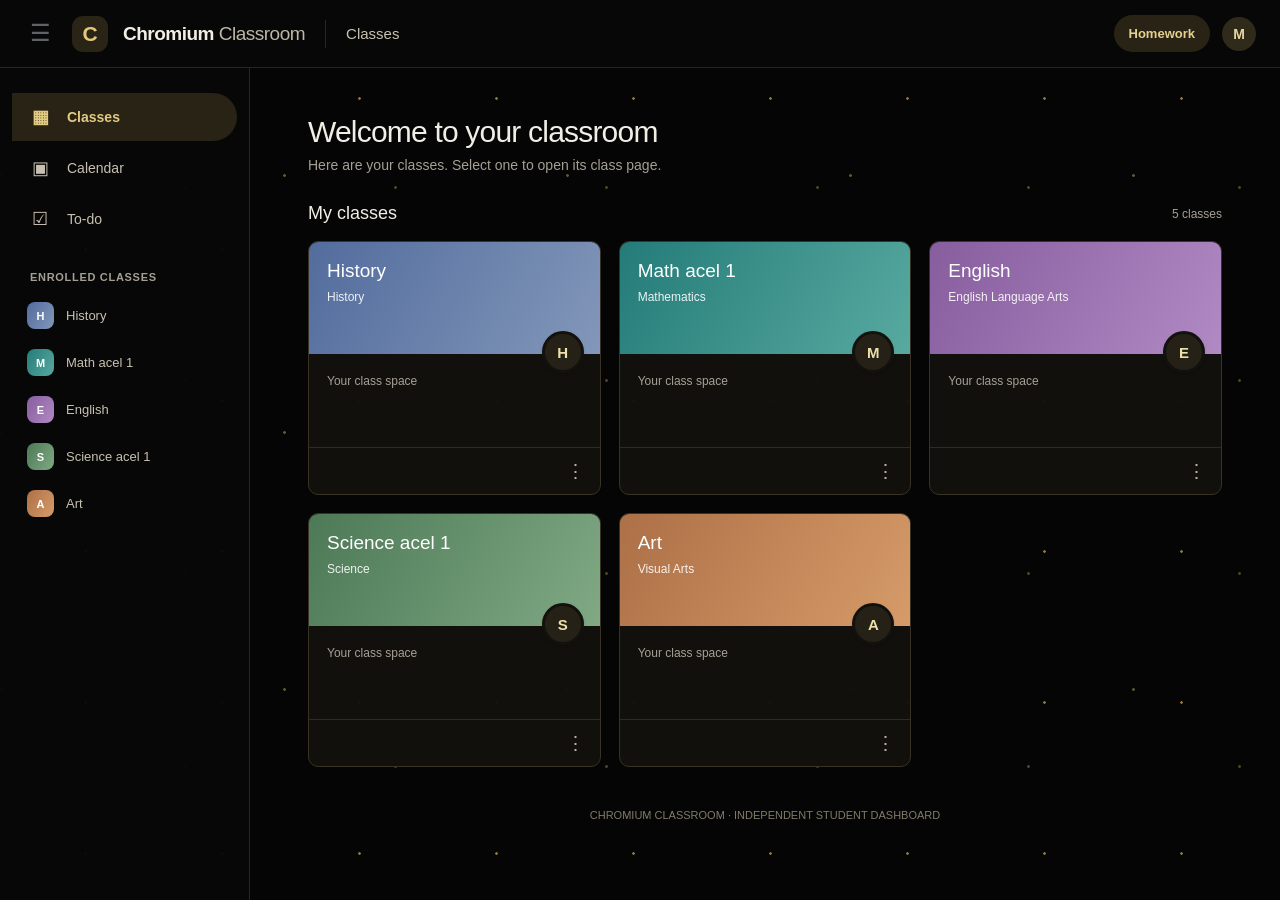
==== index.html @ 9a41e9d4 "Use Homework link and fix black starry background" ====
<!doctype html>
<html lang="en">
<head>
<meta charset="utf-8"><meta name="viewport" content="width=device-width,initial-scale=1"><meta name="theme-color" content="#050505">
<meta name="description" content="Chromium Classroom — an independent student class dashboard."><title>Chromium Classroom</title>
<style>
:root{--bg:#f7f8fc;--ink:#202124;--muted:#687078;--line:#e3e6ec;--blue:#356ac3;--white:#fff}
*{box-sizing:border-box}body{margin:0;background:var(--bg);color:var(--ink);font:14px Arial,Helvetica,sans-serif}
.top{height:68px;background:#fff;border-bottom:1px solid var(--line);display:flex;align-items:center;padding:0 24px;gap:15px;position:sticky;top:0;z-index:5}
.menu{border:0;background:none;font-size:23px;color:#5f6368;cursor:pointer}.brand-icon{width:36px;height:36px;border-radius:11px;background:#e7efff;color:#315fa8;display:grid;place-items:center;font-size:21px;font-weight:bold}.brand{font-size:19px;color:#5f6368;letter-spacing:-.5px}.brand b{color:#27364b}.divider{height:28px;border-left:1px solid var(--line);margin:0 5px}.page-name{font-size:15px;color:#4d5661}.right{margin-left:auto;display:flex;align-items:center;gap:12px}.chrome{background:#eaf1ff;color:#24539a;text-decoration:none;padding:11px 15px;border-radius:22px;font-weight:600;font-size:13px}.avatar{width:34px;height:34px;border-radius:50%;display:grid;place-items:center;background:#dce8fc;color:#28589f;font-weight:bold}
.shell{display:grid;grid-template-columns:250px minmax(0,1fr);min-height:calc(100vh - 68px)}aside{padding:22px 12px;background:#fff;border-right:1px solid var(--line)}.nav{display:flex;align-items:center;gap:17px;padding:13px 18px;margin:3px 0;border-radius:0 25px 25px 0;color:#41464d;text-decoration:none;font-size:14px;cursor:pointer}.nav.active{background:#e8f0fe;color:#174ea6;font-weight:600}.nav .ico{width:20px;text-align:center;font-size:18px}.nav-section{margin:28px 18px 9px;color:#727981;font-size:11px;font-weight:bold;letter-spacing:.7px;text-transform:uppercase}.side-class{display:flex;align-items:center;gap:12px;padding:10px 15px;border-radius:9px;color:#4b5159;font-size:13px}.side-dot{width:27px;height:27px;border-radius:8px;display:grid;place-items:center;color:white;font-size:11px;font-weight:bold}
main{width:100%;max-width:1250px;margin:auto;padding:38px clamp(20px,5vw,58px) 70px}.welcome{display:flex;align-items:end;justify-content:space-between;gap:18px;margin-bottom:30px}.welcome h1{font-size:30px;font-weight:400;margin:0 0 8px;letter-spacing:-.8px}.welcome p{margin:0;color:var(--muted);font-size:14px}.section-title{display:flex;align-items:center;justify-content:space-between;margin:0 0 17px}.section-title h2{font-size:18px;font-weight:500;margin:0}.section-title span{font-size:12px;color:var(--muted)}
.grid{display:grid;grid-template-columns:repeat(3,minmax(0,1fr));gap:18px}.class-card{background:#fff;border:1px solid #dfe3e9;border-radius:10px;overflow:hidden;text-align:left;padding:0;cursor:pointer;color:inherit;min-width:0;box-shadow:0 1px 2px #172b4d0a;transition:box-shadow .18s,transform .18s}.class-card:hover{box-shadow:0 4px 14px #172b4d20;transform:translateY(-2px)}.banner{height:112px;padding:18px 18px 14px;color:#fff;position:relative}.banner h3{font-size:19px;font-weight:500;margin:0 0 8px}.banner p{margin:0;font-size:12px;opacity:.9}.initial{position:absolute;right:16px;bottom:-19px;width:42px;height:42px;border:3px solid white;border-radius:50%;display:grid;place-items:center;background:#fff;color:#4b5563;font-size:15px;font-weight:bold;box-shadow:0 1px 3px #0002}.history{background:linear-gradient(120deg,#526c9d,#8297b9)}.math{background:linear-gradient(120deg,#247b78,#58aaa0)}.english{background:linear-gradient(120deg,#875d9e,#b18ac4)}.science{background:linear-gradient(120deg,#4d7956,#80a984)}.art{background:linear-gradient(120deg,#ad7047,#d69b69)}
.card-body{padding:20px 18px 15px;min-height:93px}.teacher{color:#6c737c;font-size:12px}.card-foot{border-top:1px solid #edf0f4;height:47px;display:flex;align-items:center;justify-content:flex-end;padding:0 15px;color:#687078;font-size:19px}
.detail{display:none;background:#fff;border:1px solid var(--line);border-radius:12px;margin-top:24px;overflow:hidden}.detail.show{display:block}.detail-banner{padding:26px;color:#fff}.detail-banner h2{margin:0 0 7px;font-size:24px;font-weight:500}.detail-banner p{margin:0;opacity:.9}.detail-content{padding:22px}.back{border:1px solid var(--line);background:white;border-radius:20px;padding:9px 15px;color:#3c5d8c;cursor:pointer}.announcement{padding:16px;border:1px solid var(--line);border-radius:9px;margin-top:16px;color:#59616b;line-height:1.6}.announcement b{color:#333}.footer{margin-top:42px;color:#9299a2;font-size:11px;text-align:center}
@media(max-width:900px){.grid{grid-template-columns:repeat(2,minmax(0,1fr))}.shell{grid-template-columns:205px minmax(0,1fr)}}
@media(max-width:620px){.top{height:60px;padding:0 13px;gap:9px}.brand{font-size:16px}.page-name{font-size:13px}.shell{grid-template-columns:1fr}aside{display:flex;overflow-x:auto;padding:8px;border-right:0;border-bottom:1px solid var(--line)}.nav{white-space:nowrap;padding:10px 13px;margin:0;border-radius:22px}.nav-section,.side-class{display:none}main{padding:28px 16px 50px}.grid{grid-template-columns:1fr}.welcome h1{font-size:25px}.chrome{padding:9px 11px;font-size:11px}.avatar{display:none}.divider{height:23px}}

/* Dark space theme with very subtle golden stars */
:root{--bg:#050505;--ink:#f1eee5;--muted:#a6a094;--line:#29261e;--blue:#d8bd72;--white:#11100d}
body{background-color:#050505!important;background-image:radial-gradient(1px 1px at 12% 18%,rgba(220,190,105,.42) 98%,transparent),radial-gradient(1px 1px at 29% 73%,rgba(220,190,105,.28) 98%,transparent),radial-gradient(1.5px 1.5px at 48% 36%,rgba(220,190,105,.32) 98%,transparent),radial-gradient(1px 1px at 71% 14%,rgba(220,190,105,.38) 98%,transparent),radial-gradient(1px 1px at 86% 62%,rgba(220,190,105,.26) 98%,transparent),radial-gradient(1px 1px at 94% 29%,rgba(220,190,105,.3) 98%,transparent);background-size:310px 270px!important;color:#f1eee5}
.top,aside{background:rgba(12,12,11,.97)!important;border-color:#29261e!important}
.brand{color:#bdb7a8!important}.brand b{color:#f2eee3!important}.brand-icon{background:#292416!important;color:#e0c879!important}
.page-name,.nav,.side-class{color:#c8c1b1!important}.nav.active{background:#282315!important;color:#e3cc82!important}
.nav-section,.teacher,.count,.welcome p,.section-title span{color:#a6a094!important}
.chrome{background:#292315!important;color:#e4d08f!important}
.avatar{background:#302a1b!important;color:#e6d79e!important}
.class-card{background:rgba(18,17,14,.97)!important;border-color:#393326!important;color:#f0ebdf!important}
.card-body{background:transparent!important}.card-foot{border-color:#302b20!important;color:#bdb49c!important}
.initial{background:#252116!important;border-color:#12110e!important;color:#eee0ad!important}
.detail{background:#11100d!important;border-color:#393326!important}.announcement{border-color:#393326!important;color:#c9c1b0!important}.announcement b{color:#f1ebdc!important}
.back{background:#17150f!important;border-color:#393326!important;color:#e3cd88!important}
.footer{color:#827b6a!important}


/* Visible black background and faint warm-yellow stars */
html,body{min-height:100%;background:#050505!important}
body{
 background-color:#050505!important;
 background-image:
 radial-gradient(circle,rgba(232,198,104,.58) 1px,transparent 1.6px),
 radial-gradient(circle,rgba(232,198,104,.32) 1px,transparent 1.8px),
 radial-gradient(circle,rgba(232,198,104,.42) 1px,transparent 1.7px)!important;
 background-size:137px 151px,211px 193px,283px 257px!important;
 background-position:17px 23px,79px 91px,143px 47px!important;
 background-attachment:fixed!important;
 color:#f1eee5!important
}
.shell,main,#classes-view{background:transparent!important}
.top,aside{background:rgba(8,8,8,.96)!important}

</style>
</head>
<body>
<header class="top"><button class="menu" aria-label="Menu">☰</button><div class="brand-icon">C</div><div class="brand"><b>Chromium</b> Classroom</div><div class="divider"></div><div class="page-name" id="page-name">Classes</div><div class="right"><a class="chrome" href="chrome.html">Homework</a><div class="avatar">M</div></div></header>
<div class="shell">
<aside>
<a class="nav active" href="#classes" data-view="classes"><span class="ico">▦</span>Classes</a>
<a class="nav" href="#calendar" data-view="calendar"><span class="ico">▣</span>Calendar</a>
<a class="nav" href="#todo" data-view="todo"><span class="ico">☑</span>To-do</a>
<div class="nav-section">Enrolled classes</div>
<div class="side-class"><span class="side-dot history">H</span>History</div>
<div class="side-class"><span class="side-dot math">M</span>Math acel 1</div>
<div class="side-class"><span class="side-dot english">E</span>English</div>
<div class="side-class"><span class="side-dot science">S</span>Science acel 1</div>
<div class="side-class"><span class="side-dot art">A</span>Art</div>
</aside>
<main>
<section id="classes-view">
<div class="welcome"><div><h1>Welcome to your classroom</h1><p>Here are your classes. Select one to open its class page.</p></div></div>
<div class="section-title"><h2>My classes</h2><span>5 classes</span></div>
<div class="grid">
<button class="class-card" data-class="History"><div class="banner history"><h3>History</h3><p>History</p><span class="initial">H</span></div><div class="card-body"><div class="teacher">Your class space</div></div><div class="card-foot">⋮</div></button>
<button class="class-card" data-class="Math acel 1"><div class="banner math"><h3>Math acel 1</h3><p>Mathematics</p><span class="initial">M</span></div><div class="card-body"><div class="teacher">Your class space</div></div><div class="card-foot">⋮</div></button>
<button class="class-card" data-class="English"><div class="banner english"><h3>English</h3><p>English Language Arts</p><span class="initial">E</span></div><div class="card-body"><div class="teacher">Your class space</div></div><div class="card-foot">⋮</div></button>
<button class="class-card" data-class="Science acel 1"><div class="banner science"><h3>Science acel 1</h3><p>Science</p><span class="initial">S</span></div><div class="card-body"><div class="teacher">Your class space</div></div><div class="card-foot">⋮</div></button>
<button class="class-card" data-class="Art"><div class="banner art"><h3>Art</h3><p>Visual Arts</p><span class="initial">A</span></div><div class="card-body"><div class="teacher">Your class space</div></div><div class="card-foot">⋮</div></button>
</div>
<div class="footer">CHROMIUM CLASSROOM · INDEPENDENT STUDENT DASHBOARD</div>
</section>
<section class="detail" id="class-detail"><div class="detail-banner" id="detail-banner"><h2 id="detail-title">Class</h2><p>Class stream</p></div><div class="detail-content"><button class="back" id="back-button">← All classes</button><div class="announcement"><b>Welcome to this class</b><br>This is your class space. You can use it to keep class notes and organize your learning.</div></div></section>
<section class="detail" id="other-view"><div class="detail-content"><h2 id="other-title">Calendar</h2><p id="other-copy">Your classroom section.</p><button class="back" id="other-back">← Back to classes</button></div></section>
</main>
</div>
<script>
const colors={History:'history','Math acel 1':'math',English:'english','Science acel 1':'science',Art:'art'};
const cards=document.querySelectorAll('.class-card'),classesView=document.querySelector('#classes-view'),detail=document.querySelector('#class-detail'),other=document.querySelector('#other-view');
function openClass(name){classesView.style.display='none';other.classList.remove('show');detail.classList.add('show');document.querySelector('#detail-title').textContent=name;document.querySelector('#detail-banner').className='detail-banner '+colors[name];document.querySelector('#page-name').textContent=name;window.scrollTo({top:0,behavior:'smooth'});}
function showClasses(){detail.classList.remove('show');other.classList.remove('show');classesView.style.display='block';document.querySelector('#page-name').textContent='Classes';document.querySelectorAll('.nav').forEach(n=>n.classList.toggle('active',n.dataset.view==='classes'));}
cards.forEach(card=>card.addEventListener('click',()=>openClass(card.dataset.class)));
document.querySelector('#back-button').addEventListener('click',showClasses);document.querySelector('#other-back').addEventListener('click',showClasses);
document.querySelectorAll('.nav').forEach(link=>link.addEventListener('click',e=>{e.preventDefault();const view=link.dataset.view;if(view==='classes'){showClasses();return;}classesView.style.display='none';detail.classList.remove('show');other.classList.add('show');document.querySelector('#page-name').textContent=link.textContent.trim();document.querySelector('#other-title').textContent=link.textContent.trim();document.querySelector('#other-copy').textContent=view==='calendar'?'Your calendar section is ready for upcoming class dates.':'Your to-do section is ready for assignments you want to track.';document.querySelectorAll('.nav').forEach(n=>n.classList.toggle('active',n===link));}));
</script>
</body></html>
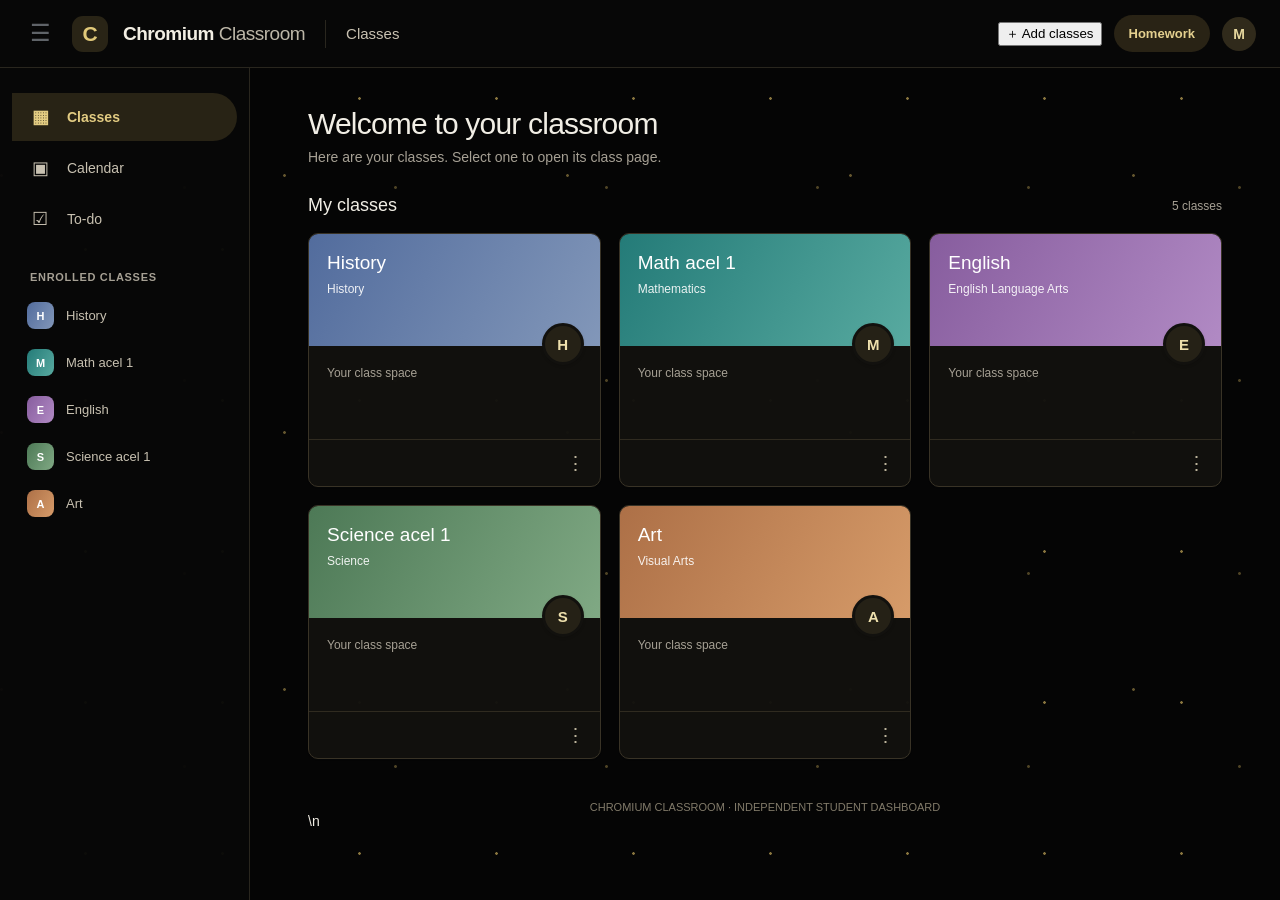
==== commit 3f722c16: "Add demo Add classes panel" ====
--- a/index.html
+++ b/index.html
@@ -14,7 +14,7 @@
 .card-body{padding:20px 18px 15px;min-height:93px}.teacher{color:#6c737c;font-size:12px}.card-foot{border-top:1px solid #edf0f4;height:47px;display:flex;align-items:center;justify-content:flex-end;padding:0 15px;color:#687078;font-size:19px}
 .detail{display:none;background:#fff;border:1px solid var(--line);border-radius:12px;margin-top:24px;overflow:hidden}.detail.show{display:block}.detail-banner{padding:26px;color:#fff}.detail-banner h2{margin:0 0 7px;font-size:24px;font-weight:500}.detail-banner p{margin:0;opacity:.9}.detail-content{padding:22px}.back{border:1px solid var(--line);background:white;border-radius:20px;padding:9px 15px;color:#3c5d8c;cursor:pointer}.announcement{padding:16px;border:1px solid var(--line);border-radius:9px;margin-top:16px;color:#59616b;line-height:1.6}.announcement b{color:#333}.footer{margin-top:42px;color:#9299a2;font-size:11px;text-align:center}
 @media(max-width:900px){.grid{grid-template-columns:repeat(2,minmax(0,1fr))}.shell{grid-template-columns:205px minmax(0,1fr)}}
-@media(max-width:620px){.top{height:60px;padding:0 13px;gap:9px}.brand{font-size:16px}.page-name{font-size:13px}.shell{grid-template-columns:1fr}aside{display:flex;overflow-x:auto;padding:8px;border-right:0;border-bottom:1px solid var(--line)}.nav{white-space:nowrap;padding:10px 13px;margin:0;border-radius:22px}.nav-section,.side-class{display:none}main{padding:28px 16px 50px}.grid{grid-template-columns:1fr}.welcome h1{font-size:25px}.chrome{padding:9px 11px;font-size:11px}.avatar{display:none}.divider{height:23px}}
+@media(max-width:620px){.top{height:60px;padding:0 13px;gap:9px}.brand{font-size:16px}.page-name{font-size:13px}.shell{grid-template-columns:1fr}aside{display:flex;overflow-x:auto;padding:8px;border-right:0;border-bottom:1px solid var(--line)}.nav{white-space:nowrap;padding:10px 13px;margin:0;border-radius:22px}.nav-section,.side-class{display:none}main{padding:28px 16px 50px}.grid{grid-template-columns:1fr}.welcome h1{font-size:25px}.chrome{padding:9px 11px;font-size:11px}.add-class{padding:9px 10px;font-size:11px}.avatar{display:none}.divider{height:23px}}
 
 /* Dark space theme with very subtle golden stars */
 :root{--bg:#050505;--ink:#f1eee5;--muted:#a6a094;--line:#29261e;--blue:#d8bd72;--white:#11100d}
@@ -23,7 +23,7 @@
 .brand{color:#bdb7a8!important}.brand b{color:#f2eee3!important}.brand-icon{background:#292416!important;color:#e0c879!important}
 .page-name,.nav,.side-class{color:#c8c1b1!important}.nav.active{background:#282315!important;color:#e3cc82!important}
 .nav-section,.teacher,.count,.welcome p,.section-title span{color:#a6a094!important}
-.chrome{background:#292315!important;color:#e4d08f!important}
+.chrome{background:#292315!important;color:#e4d08f!important}\n.add-class{border:1px solid #51452a;background:#17150f;color:#d9c27b;padding:10px 14px;border-radius:22px;font-weight:600;font-size:13px;cursor:pointer}.add-class:hover{background:#292315}
 .avatar{background:#302a1b!important;color:#e6d79e!important}
 .class-card{background:rgba(18,17,14,.97)!important;border-color:#393326!important;color:#f0ebdf!important}
 .card-body{background:transparent!important}.card-foot{border-color:#302b20!important;color:#bdb49c!important}
@@ -52,7 +52,7 @@
 </style>
 </head>
 <body>
-<header class="top"><button class="menu" aria-label="Menu">☰</button><div class="brand-icon">C</div><div class="brand"><b>Chromium</b> Classroom</div><div class="divider"></div><div class="page-name" id="page-name">Classes</div><div class="right"><a class="chrome" href="chrome.html">Homework</a><div class="avatar">M</div></div></header>
+<header class="top"><button class="menu" aria-label="Menu">☰</button><div class="brand-icon">C</div><div class="brand"><b>Chromium</b> Classroom</div><div class="divider"></div><div class="page-name" id="page-name">Classes</div><div class="right"><button class="add-class" id="add-class-button" type="button">＋ Add classes</button><a class="chrome" href="chrome.html">Homework</a><div class="avatar">M</div></div></header>
 <div class="shell">
 <aside>
 <a class="nav active" href="#classes" data-view="classes"><span class="ico">▦</span>Classes</a>
@@ -79,16 +79,16 @@
 <div class="footer">CHROMIUM CLASSROOM · INDEPENDENT STUDENT DASHBOARD</div>
 </section>
 <section class="detail" id="class-detail"><div class="detail-banner" id="detail-banner"><h2 id="detail-title">Class</h2><p>Class stream</p></div><div class="detail-content"><button class="back" id="back-button">← All classes</button><div class="announcement"><b>Welcome to this class</b><br>This is your class space. You can use it to keep class notes and organize your learning.</div></div></section>
-<section class="detail" id="other-view"><div class="detail-content"><h2 id="other-title">Calendar</h2><p id="other-copy">Your classroom section.</p><button class="back" id="other-back">← Back to classes</button></div></section>
+<section class="detail" id="other-view"><div class="detail-content"><h2 id="other-title">Calendar</h2><p id="other-copy">Your classroom section.</p><button class="back" id="other-back">← Back to classes</button></div></section>\n<section class="detail" id="add-class-view"><div class="detail-content"><h2>Add a class</h2><p>Enter a demo class code to preview this feature.</p><form id="demo-class-form"><label for="demo-code">Demo class code</label><div style="display:flex;gap:10px;flex-wrap:wrap;margin:10px 0 14px"><input id="demo-code" name="code" required maxlength="24" placeholder="Enter a code" style="background:#17150f;border:1px solid #51452a;border-radius:8px;padding:12px;color:#f1eee5;min-width:180px;flex:1"><button class="add-class" type="submit">Submit code</button></div></form><p id="demo-code-result" role="status" aria-live="polite">Demo only. Codes are not connected to real classes or accounts.</p><button class="back" id="add-class-back">← Back to classes</button></div></section>
 </main>
 </div>
 <script>
 const colors={History:'history','Math acel 1':'math',English:'english','Science acel 1':'science',Art:'art'};
-const cards=document.querySelectorAll('.class-card'),classesView=document.querySelector('#classes-view'),detail=document.querySelector('#class-detail'),other=document.querySelector('#other-view');
+const cards=document.querySelectorAll('.class-card'),classesView=document.querySelector('#classes-view'),detail=document.querySelector('#class-detail'),other=document.querySelector('#other-view'),addClassView=document.querySelector('#add-class-view');
 function openClass(name){classesView.style.display='none';other.classList.remove('show');detail.classList.add('show');document.querySelector('#detail-title').textContent=name;document.querySelector('#detail-banner').className='detail-banner '+colors[name];document.querySelector('#page-name').textContent=name;window.scrollTo({top:0,behavior:'smooth'});}
-function showClasses(){detail.classList.remove('show');other.classList.remove('show');classesView.style.display='block';document.querySelector('#page-name').textContent='Classes';document.querySelectorAll('.nav').forEach(n=>n.classList.toggle('active',n.dataset.view==='classes'));}
+function showClasses(){detail.classList.remove('show');other.classList.remove('show');addClassView.classList.remove('show');classesView.style.display='block';document.querySelector('#page-name').textContent='Classes';document.querySelectorAll('.nav').forEach(n=>n.classList.toggle('active',n.dataset.view==='classes'));}
 cards.forEach(card=>card.addEventListener('click',()=>openClass(card.dataset.class)));
-document.querySelector('#back-button').addEventListener('click',showClasses);document.querySelector('#other-back').addEventListener('click',showClasses);
+document.querySelector('#back-button').addEventListener('click',showClasses);document.querySelector('#other-back').addEventListener('click',showClasses);document.querySelector('#add-class-back').addEventListener('click',showClasses);document.querySelector('#add-class-button').addEventListener('click',()=>{classesView.style.display='none';detail.classList.remove('show');other.classList.remove('show');addClassView.classList.add('show');document.querySelector('#page-name').textContent='Add classes';document.querySelector('#demo-code').focus();});document.querySelector('#demo-class-form').addEventListener('submit',e=>{e.preventDefault();const code=document.querySelector('#demo-code').value.trim();document.querySelector('#demo-code-result').textContent=code?'Demo preview: “'+code+'” was entered. No real class was joined.':'Please enter a demo code.';});
 document.querySelectorAll('.nav').forEach(link=>link.addEventListener('click',e=>{e.preventDefault();const view=link.dataset.view;if(view==='classes'){showClasses();return;}classesView.style.display='none';detail.classList.remove('show');other.classList.add('show');document.querySelector('#page-name').textContent=link.textContent.trim();document.querySelector('#other-title').textContent=link.textContent.trim();document.querySelector('#other-copy').textContent=view==='calendar'?'Your calendar section is ready for upcoming class dates.':'Your to-do section is ready for assignments you want to track.';document.querySelectorAll('.nav').forEach(n=>n.classList.toggle('active',n===link));}));
 </script>
 </body></html>
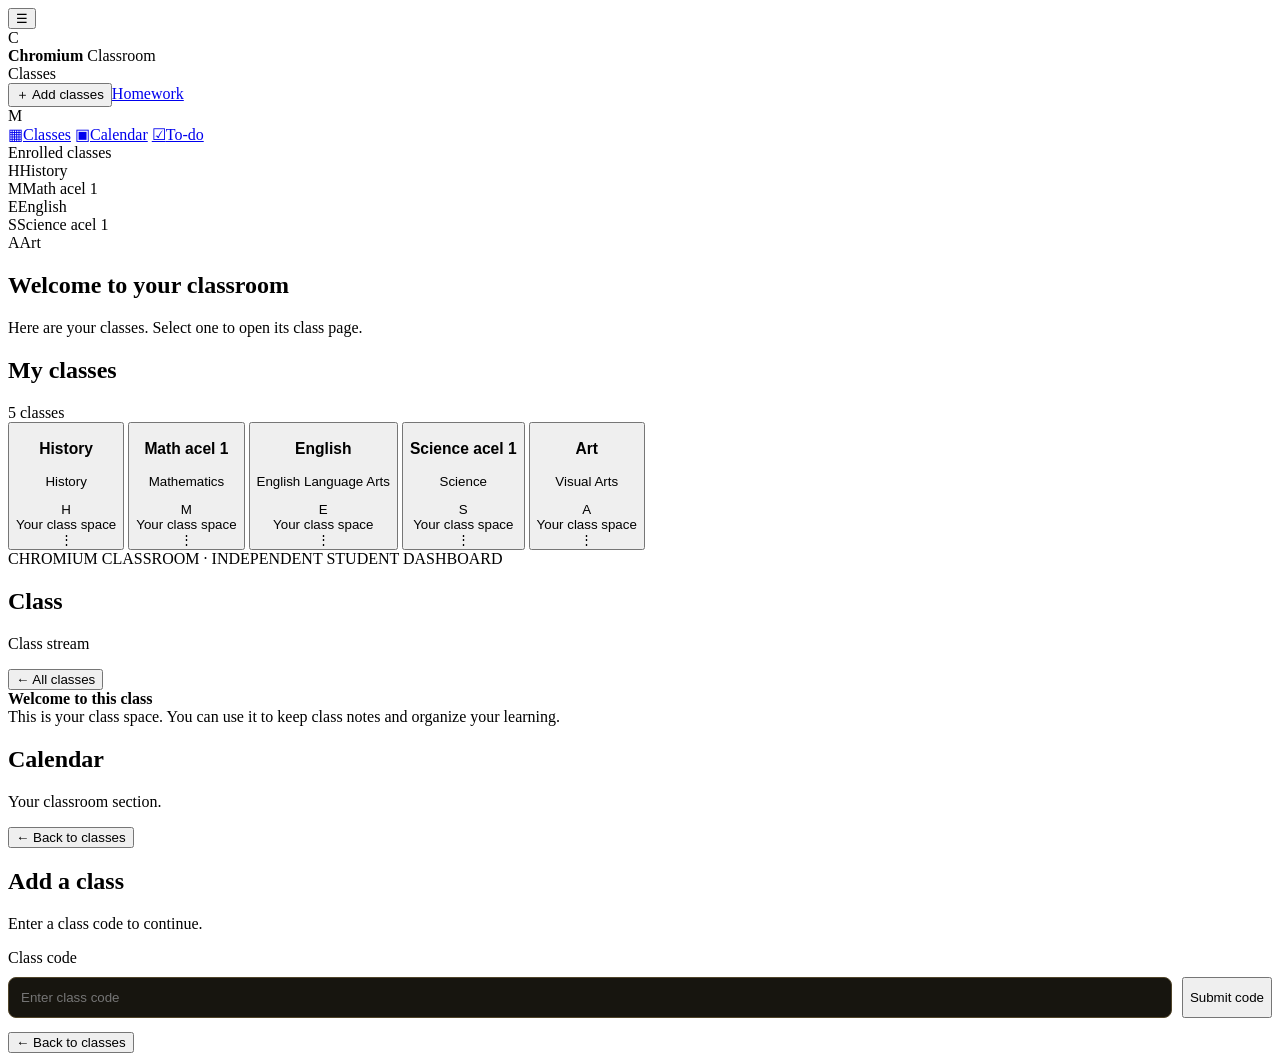
==== commit 4e7c5546: "Load classroom CSS and JavaScript through Statically CDN" ====
--- a/index.html
+++ b/index.html
@@ -3,53 +3,7 @@
 <head>
 <meta charset="utf-8"><meta name="viewport" content="width=device-width,initial-scale=1"><meta name="theme-color" content="#050505">
 <meta name="description" content="Chromium Classroom — an independent student class dashboard."><title>Chromium Classroom</title>
-<style>
-:root{--bg:#f7f8fc;--ink:#202124;--muted:#687078;--line:#e3e6ec;--blue:#356ac3;--white:#fff}
-*{box-sizing:border-box}body{margin:0;background:var(--bg);color:var(--ink);font:14px Arial,Helvetica,sans-serif}
-.top{height:68px;background:#fff;border-bottom:1px solid var(--line);display:flex;align-items:center;padding:0 24px;gap:15px;position:sticky;top:0;z-index:5}
-.menu{border:0;background:none;font-size:23px;color:#5f6368;cursor:pointer}.brand-icon{width:36px;height:36px;border-radius:11px;background:#e7efff;color:#315fa8;display:grid;place-items:center;font-size:21px;font-weight:bold}.brand{font-size:19px;color:#5f6368;letter-spacing:-.5px}.brand b{color:#27364b}.divider{height:28px;border-left:1px solid var(--line);margin:0 5px}.page-name{font-size:15px;color:#4d5661}.right{margin-left:auto;display:flex;align-items:center;gap:12px}.chrome{background:#eaf1ff;color:#24539a;text-decoration:none;padding:11px 15px;border-radius:22px;font-weight:600;font-size:13px}.avatar{width:34px;height:34px;border-radius:50%;display:grid;place-items:center;background:#dce8fc;color:#28589f;font-weight:bold}
-.shell{display:grid;grid-template-columns:250px minmax(0,1fr);min-height:calc(100vh - 68px)}aside{padding:22px 12px;background:#fff;border-right:1px solid var(--line)}.nav{display:flex;align-items:center;gap:17px;padding:13px 18px;margin:3px 0;border-radius:0 25px 25px 0;color:#41464d;text-decoration:none;font-size:14px;cursor:pointer}.nav.active{background:#e8f0fe;color:#174ea6;font-weight:600}.nav .ico{width:20px;text-align:center;font-size:18px}.nav-section{margin:28px 18px 9px;color:#727981;font-size:11px;font-weight:bold;letter-spacing:.7px;text-transform:uppercase}.side-class{display:flex;align-items:center;gap:12px;padding:10px 15px;border-radius:9px;color:#4b5159;font-size:13px}.side-dot{width:27px;height:27px;border-radius:8px;display:grid;place-items:center;color:white;font-size:11px;font-weight:bold}
-main{width:100%;max-width:1250px;margin:auto;padding:38px clamp(20px,5vw,58px) 70px}.welcome{display:flex;align-items:end;justify-content:space-between;gap:18px;margin-bottom:30px}.welcome h1{font-size:30px;font-weight:400;margin:0 0 8px;letter-spacing:-.8px}.welcome p{margin:0;color:var(--muted);font-size:14px}.section-title{display:flex;align-items:center;justify-content:space-between;margin:0 0 17px}.section-title h2{font-size:18px;font-weight:500;margin:0}.section-title span{font-size:12px;color:var(--muted)}
-.grid{display:grid;grid-template-columns:repeat(3,minmax(0,1fr));gap:18px}.class-card{background:#fff;border:1px solid #dfe3e9;border-radius:10px;overflow:hidden;text-align:left;padding:0;cursor:pointer;color:inherit;min-width:0;box-shadow:0 1px 2px #172b4d0a;transition:box-shadow .18s,transform .18s}.class-card:hover{box-shadow:0 4px 14px #172b4d20;transform:translateY(-2px)}.banner{height:112px;padding:18px 18px 14px;color:#fff;position:relative}.banner h3{font-size:19px;font-weight:500;margin:0 0 8px}.banner p{margin:0;font-size:12px;opacity:.9}.initial{position:absolute;right:16px;bottom:-19px;width:42px;height:42px;border:3px solid white;border-radius:50%;display:grid;place-items:center;background:#fff;color:#4b5563;font-size:15px;font-weight:bold;box-shadow:0 1px 3px #0002}.history{background:linear-gradient(120deg,#526c9d,#8297b9)}.math{background:linear-gradient(120deg,#247b78,#58aaa0)}.english{background:linear-gradient(120deg,#875d9e,#b18ac4)}.science{background:linear-gradient(120deg,#4d7956,#80a984)}.art{background:linear-gradient(120deg,#ad7047,#d69b69)}
-.card-body{padding:20px 18px 15px;min-height:93px}.teacher{color:#6c737c;font-size:12px}.card-foot{border-top:1px solid #edf0f4;height:47px;display:flex;align-items:center;justify-content:flex-end;padding:0 15px;color:#687078;font-size:19px}
-.detail{display:none;background:#fff;border:1px solid var(--line);border-radius:12px;margin-top:24px;overflow:hidden}.detail.show{display:block}.detail-banner{padding:26px;color:#fff}.detail-banner h2{margin:0 0 7px;font-size:24px;font-weight:500}.detail-banner p{margin:0;opacity:.9}.detail-content{padding:22px}.back{border:1px solid var(--line);background:white;border-radius:20px;padding:9px 15px;color:#3c5d8c;cursor:pointer}.announcement{padding:16px;border:1px solid var(--line);border-radius:9px;margin-top:16px;color:#59616b;line-height:1.6}.announcement b{color:#333}.footer{margin-top:42px;color:#9299a2;font-size:11px;text-align:center}
-@media(max-width:900px){.grid{grid-template-columns:repeat(2,minmax(0,1fr))}.shell{grid-template-columns:205px minmax(0,1fr)}}
-@media(max-width:620px){.top{height:60px;padding:0 13px;gap:9px}.brand{font-size:16px}.page-name{font-size:13px}.shell{grid-template-columns:1fr}aside{display:flex;overflow-x:auto;padding:8px;border-right:0;border-bottom:1px solid var(--line)}.nav{white-space:nowrap;padding:10px 13px;margin:0;border-radius:22px}.nav-section,.side-class{display:none}main{padding:28px 16px 50px}.grid{grid-template-columns:1fr}.welcome h1{font-size:25px}.chrome{padding:9px 11px;font-size:11px}.add-class{padding:9px 10px;font-size:11px}.avatar{display:none}.divider{height:23px}}
-
-/* Dark space theme with very subtle golden stars */
-:root{--bg:#050505;--ink:#f1eee5;--muted:#a6a094;--line:#29261e;--blue:#d8bd72;--white:#11100d}
-body{background-color:#050505!important;background-image:radial-gradient(1px 1px at 12% 18%,rgba(220,190,105,.42) 98%,transparent),radial-gradient(1px 1px at 29% 73%,rgba(220,190,105,.28) 98%,transparent),radial-gradient(1.5px 1.5px at 48% 36%,rgba(220,190,105,.32) 98%,transparent),radial-gradient(1px 1px at 71% 14%,rgba(220,190,105,.38) 98%,transparent),radial-gradient(1px 1px at 86% 62%,rgba(220,190,105,.26) 98%,transparent),radial-gradient(1px 1px at 94% 29%,rgba(220,190,105,.3) 98%,transparent);background-size:310px 270px!important;color:#f1eee5}
-.top,aside{background:rgba(12,12,11,.97)!important;border-color:#29261e!important}
-.brand{color:#bdb7a8!important}.brand b{color:#f2eee3!important}.brand-icon{background:#292416!important;color:#e0c879!important}
-.page-name,.nav,.side-class{color:#c8c1b1!important}.nav.active{background:#282315!important;color:#e3cc82!important}
-.nav-section,.teacher,.count,.welcome p,.section-title span{color:#a6a094!important}
-.chrome{background:#292315!important;color:#e4d08f!important}\n.add-class{border:1px solid #51452a;background:#17150f;color:#d9c27b;padding:10px 14px;border-radius:22px;font-weight:600;font-size:13px;cursor:pointer}.add-class:hover{background:#292315}
-.avatar{background:#302a1b!important;color:#e6d79e!important}
-.class-card{background:rgba(18,17,14,.97)!important;border-color:#393326!important;color:#f0ebdf!important}
-.card-body{background:transparent!important}.card-foot{border-color:#302b20!important;color:#bdb49c!important}
-.initial{background:#252116!important;border-color:#12110e!important;color:#eee0ad!important}
-.detail{background:#11100d!important;border-color:#393326!important}.announcement{border-color:#393326!important;color:#c9c1b0!important}.announcement b{color:#f1ebdc!important}
-.back{background:#17150f!important;border-color:#393326!important;color:#e3cd88!important}
-.footer{color:#827b6a!important}
-
-
-/* Visible black background and faint warm-yellow stars */
-html,body{min-height:100%;background:#050505!important}
-body{
- background-color:#050505!important;
- background-image:
- radial-gradient(circle,rgba(232,198,104,.58) 1px,transparent 1.6px),
- radial-gradient(circle,rgba(232,198,104,.32) 1px,transparent 1.8px),
- radial-gradient(circle,rgba(232,198,104,.42) 1px,transparent 1.7px)!important;
- background-size:137px 151px,211px 193px,283px 257px!important;
- background-position:17px 23px,79px 91px,143px 47px!important;
- background-attachment:fixed!important;
- color:#f1eee5!important
-}
-.shell,main,#classes-view{background:transparent!important}
-.top,aside{background:rgba(8,8,8,.96)!important}
-
-</style>
+<link rel="stylesheet" href="https://cdn.statically.io/gh/Matthewsan1500-dotcom/unblocked-website@main/style.css">
 </head>
 <body>
 <header class="top"><button class="menu" aria-label="Menu">☰</button><div class="brand-icon">C</div><div class="brand"><b>Chromium</b> Classroom</div><div class="divider"></div><div class="page-name" id="page-name">Classes</div><div class="right"><button class="add-class" id="add-class-button" type="button">＋ Add classes</button><a class="chrome" href="chrome.html">Homework</a><div class="avatar">M</div></div></header>
@@ -79,16 +33,9 @@
 <div class="footer">CHROMIUM CLASSROOM · INDEPENDENT STUDENT DASHBOARD</div>
 </section>
 <section class="detail" id="class-detail"><div class="detail-banner" id="detail-banner"><h2 id="detail-title">Class</h2><p>Class stream</p></div><div class="detail-content"><button class="back" id="back-button">← All classes</button><div class="announcement"><b>Welcome to this class</b><br>This is your class space. You can use it to keep class notes and organize your learning.</div></div></section>
-<section class="detail" id="other-view"><div class="detail-content"><h2 id="other-title">Calendar</h2><p id="other-copy">Your classroom section.</p><button class="back" id="other-back">← Back to classes</button></div></section>\n<section class="detail" id="add-class-view"><div class="detail-content"><h2>Add a class</h2><p>Enter a demo class code to preview this feature.</p><form id="demo-class-form"><label for="demo-code">Demo class code</label><div style="display:flex;gap:10px;flex-wrap:wrap;margin:10px 0 14px"><input id="demo-code" name="code" required maxlength="24" placeholder="Enter a code" style="background:#17150f;border:1px solid #51452a;border-radius:8px;padding:12px;color:#f1eee5;min-width:180px;flex:1"><button class="add-class" type="submit">Submit code</button></div></form><p id="demo-code-result" role="status" aria-live="polite">Demo only. Codes are not connected to real classes or accounts.</p><button class="back" id="add-class-back">← Back to classes</button></div></section>
+<section class="detail" id="other-view"><div class="detail-content"><h2 id="other-title">Calendar</h2><p id="other-copy">Your classroom section.</p><button class="back" id="other-back">← Back to classes</button></div></section>
+<section class="detail" id="add-class-view"><div class="detail-content"><h2>Add a class</h2><p>Enter a class code to continue.</p><form id="demo-class-form"><label for="demo-code">Class code</label><div style="display:flex;gap:10px;flex-wrap:wrap;margin:10px 0 14px"><input id="demo-code" name="code" required maxlength="24" placeholder="Enter class code" style="background:#17150f;border:1px solid #51452a;border-radius:8px;padding:12px;color:#f1eee5;min-width:180px;flex:1"><button class="add-class" type="submit">Submit code</button></div></form><button class="back" id="add-class-back">← Back to classes</button></div></section>
 </main>
 </div>
-<script>
-const colors={History:'history','Math acel 1':'math',English:'english','Science acel 1':'science',Art:'art'};
-const cards=document.querySelectorAll('.class-card'),classesView=document.querySelector('#classes-view'),detail=document.querySelector('#class-detail'),other=document.querySelector('#other-view'),addClassView=document.querySelector('#add-class-view');
-function openClass(name){classesView.style.display='none';other.classList.remove('show');detail.classList.add('show');document.querySelector('#detail-title').textContent=name;document.querySelector('#detail-banner').className='detail-banner '+colors[name];document.querySelector('#page-name').textContent=name;window.scrollTo({top:0,behavior:'smooth'});}
-function showClasses(){detail.classList.remove('show');other.classList.remove('show');addClassView.classList.remove('show');classesView.style.display='block';document.querySelector('#page-name').textContent='Classes';document.querySelectorAll('.nav').forEach(n=>n.classList.toggle('active',n.dataset.view==='classes'));}
-cards.forEach(card=>card.addEventListener('click',()=>openClass(card.dataset.class)));
-document.querySelector('#back-button').addEventListener('click',showClasses);document.querySelector('#other-back').addEventListener('click',showClasses);document.querySelector('#add-class-back').addEventListener('click',showClasses);document.querySelector('#add-class-button').addEventListener('click',()=>{classesView.style.display='none';detail.classList.remove('show');other.classList.remove('show');addClassView.classList.add('show');document.querySelector('#page-name').textContent='Add classes';document.querySelector('#demo-code').focus();});document.querySelector('#demo-class-form').addEventListener('submit',e=>{e.preventDefault();const code=document.querySelector('#demo-code').value.trim();document.querySelector('#demo-code-result').textContent=code?'Demo preview: “'+code+'” was entered. No real class was joined.':'Please enter a demo code.';});
-document.querySelectorAll('.nav').forEach(link=>link.addEventListener('click',e=>{e.preventDefault();const view=link.dataset.view;if(view==='classes'){showClasses();return;}classesView.style.display='none';detail.classList.remove('show');other.classList.add('show');document.querySelector('#page-name').textContent=link.textContent.trim();document.querySelector('#other-title').textContent=link.textContent.trim();document.querySelector('#other-copy').textContent=view==='calendar'?'Your calendar section is ready for upcoming class dates.':'Your to-do section is ready for assignments you want to track.';document.querySelectorAll('.nav').forEach(n=>n.classList.toggle('active',n===link));}));
-</script>
+<script src="https://cdn.statically.io/gh/Matthewsan1500-dotcom/unblocked-website@main/script.js"></script>
 </body></html>
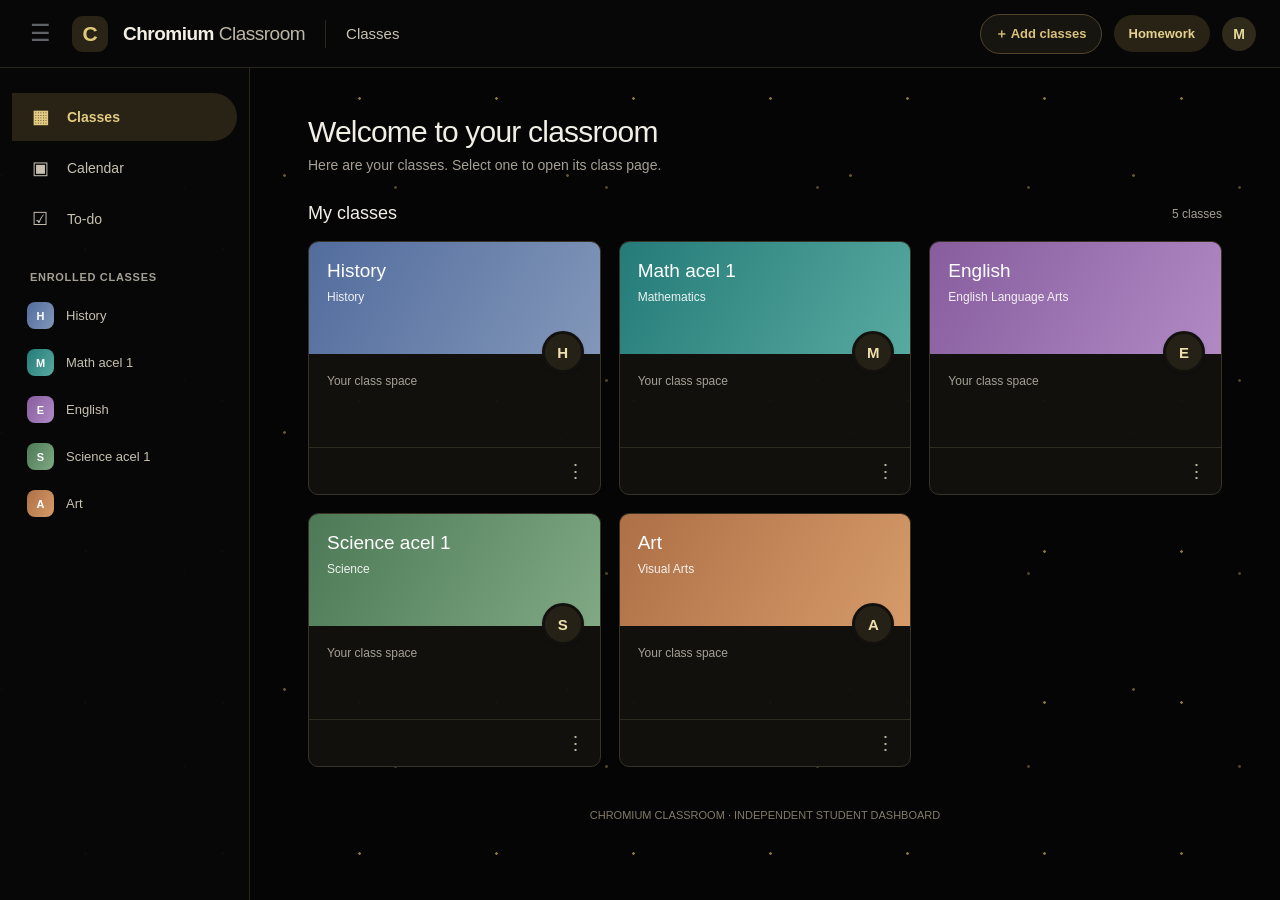
==== commit bc0cad85: "Restore inline CSS and JavaScript without CDN" ====
--- a/index.html
+++ b/index.html
@@ -3,7 +3,54 @@
 <head>
 <meta charset="utf-8"><meta name="viewport" content="width=device-width,initial-scale=1"><meta name="theme-color" content="#050505">
 <meta name="description" content="Chromium Classroom — an independent student class dashboard."><title>Chromium Classroom</title>
-<link rel="stylesheet" href="https://cdn.statically.io/gh/Matthewsan1500-dotcom/unblocked-website@main/style.css">
+<style>
+:root{--bg:#f7f8fc;--ink:#202124;--muted:#687078;--line:#e3e6ec;--blue:#356ac3;--white:#fff}
+*{box-sizing:border-box}body{margin:0;background:var(--bg);color:var(--ink);font:14px Arial,Helvetica,sans-serif}
+.top{height:68px;background:#fff;border-bottom:1px solid var(--line);display:flex;align-items:center;padding:0 24px;gap:15px;position:sticky;top:0;z-index:5}
+.menu{border:0;background:none;font-size:23px;color:#5f6368;cursor:pointer}.brand-icon{width:36px;height:36px;border-radius:11px;background:#e7efff;color:#315fa8;display:grid;place-items:center;font-size:21px;font-weight:bold}.brand{font-size:19px;color:#5f6368;letter-spacing:-.5px}.brand b{color:#27364b}.divider{height:28px;border-left:1px solid var(--line);margin:0 5px}.page-name{font-size:15px;color:#4d5661}.right{margin-left:auto;display:flex;align-items:center;gap:12px}.chrome{background:#eaf1ff;color:#24539a;text-decoration:none;padding:11px 15px;border-radius:22px;font-weight:600;font-size:13px}.avatar{width:34px;height:34px;border-radius:50%;display:grid;place-items:center;background:#dce8fc;color:#28589f;font-weight:bold}
+.shell{display:grid;grid-template-columns:250px minmax(0,1fr);min-height:calc(100vh - 68px)}aside{padding:22px 12px;background:#fff;border-right:1px solid var(--line)}.nav{display:flex;align-items:center;gap:17px;padding:13px 18px;margin:3px 0;border-radius:0 25px 25px 0;color:#41464d;text-decoration:none;font-size:14px;cursor:pointer}.nav.active{background:#e8f0fe;color:#174ea6;font-weight:600}.nav .ico{width:20px;text-align:center;font-size:18px}.nav-section{margin:28px 18px 9px;color:#727981;font-size:11px;font-weight:bold;letter-spacing:.7px;text-transform:uppercase}.side-class{display:flex;align-items:center;gap:12px;padding:10px 15px;border-radius:9px;color:#4b5159;font-size:13px}.side-dot{width:27px;height:27px;border-radius:8px;display:grid;place-items:center;color:white;font-size:11px;font-weight:bold}
+main{width:100%;max-width:1250px;margin:auto;padding:38px clamp(20px,5vw,58px) 70px}.welcome{display:flex;align-items:end;justify-content:space-between;gap:18px;margin-bottom:30px}.welcome h1{font-size:30px;font-weight:400;margin:0 0 8px;letter-spacing:-.8px}.welcome p{margin:0;color:var(--muted);font-size:14px}.section-title{display:flex;align-items:center;justify-content:space-between;margin:0 0 17px}.section-title h2{font-size:18px;font-weight:500;margin:0}.section-title span{font-size:12px;color:var(--muted)}
+.grid{display:grid;grid-template-columns:repeat(3,minmax(0,1fr));gap:18px}.class-card{background:#fff;border:1px solid #dfe3e9;border-radius:10px;overflow:hidden;text-align:left;padding:0;cursor:pointer;color:inherit;min-width:0;box-shadow:0 1px 2px #172b4d0a;transition:box-shadow .18s,transform .18s}.class-card:hover{box-shadow:0 4px 14px #172b4d20;transform:translateY(-2px)}.banner{height:112px;padding:18px 18px 14px;color:#fff;position:relative}.banner h3{font-size:19px;font-weight:500;margin:0 0 8px}.banner p{margin:0;font-size:12px;opacity:.9}.initial{position:absolute;right:16px;bottom:-19px;width:42px;height:42px;border:3px solid white;border-radius:50%;display:grid;place-items:center;background:#fff;color:#4b5563;font-size:15px;font-weight:bold;box-shadow:0 1px 3px #0002}.history{background:linear-gradient(120deg,#526c9d,#8297b9)}.math{background:linear-gradient(120deg,#247b78,#58aaa0)}.english{background:linear-gradient(120deg,#875d9e,#b18ac4)}.science{background:linear-gradient(120deg,#4d7956,#80a984)}.art{background:linear-gradient(120deg,#ad7047,#d69b69)}
+.card-body{padding:20px 18px 15px;min-height:93px}.teacher{color:#6c737c;font-size:12px}.card-foot{border-top:1px solid #edf0f4;height:47px;display:flex;align-items:center;justify-content:flex-end;padding:0 15px;color:#687078;font-size:19px}
+.detail{display:none;background:#fff;border:1px solid var(--line);border-radius:12px;margin-top:24px;overflow:hidden}.detail.show{display:block}.detail-banner{padding:26px;color:#fff}.detail-banner h2{margin:0 0 7px;font-size:24px;font-weight:500}.detail-banner p{margin:0;opacity:.9}.detail-content{padding:22px}.back{border:1px solid var(--line);background:white;border-radius:20px;padding:9px 15px;color:#3c5d8c;cursor:pointer}.announcement{padding:16px;border:1px solid var(--line);border-radius:9px;margin-top:16px;color:#59616b;line-height:1.6}.announcement b{color:#333}.footer{margin-top:42px;color:#9299a2;font-size:11px;text-align:center}
+@media(max-width:900px){.grid{grid-template-columns:repeat(2,minmax(0,1fr))}.shell{grid-template-columns:205px minmax(0,1fr)}}
+@media(max-width:620px){.top{height:60px;padding:0 13px;gap:9px}.brand{font-size:16px}.page-name{font-size:13px}.shell{grid-template-columns:1fr}aside{display:flex;overflow-x:auto;padding:8px;border-right:0;border-bottom:1px solid var(--line)}.nav{white-space:nowrap;padding:10px 13px;margin:0;border-radius:22px}.nav-section,.side-class{display:none}main{padding:28px 16px 50px}.grid{grid-template-columns:1fr}.welcome h1{font-size:25px}.chrome{padding:9px 11px;font-size:11px}.add-class{padding:9px 10px;font-size:11px}.avatar{display:none}.divider{height:23px}}
+
+/* Dark space theme with very subtle golden stars */
+:root{--bg:#050505;--ink:#f1eee5;--muted:#a6a094;--line:#29261e;--blue:#d8bd72;--white:#11100d}
+body{background-color:#050505!important;background-image:radial-gradient(1px 1px at 12% 18%,rgba(220,190,105,.42) 98%,transparent),radial-gradient(1px 1px at 29% 73%,rgba(220,190,105,.28) 98%,transparent),radial-gradient(1.5px 1.5px at 48% 36%,rgba(220,190,105,.32) 98%,transparent),radial-gradient(1px 1px at 71% 14%,rgba(220,190,105,.38) 98%,transparent),radial-gradient(1px 1px at 86% 62%,rgba(220,190,105,.26) 98%,transparent),radial-gradient(1px 1px at 94% 29%,rgba(220,190,105,.3) 98%,transparent);background-size:310px 270px!important;color:#f1eee5}
+.top,aside{background:rgba(12,12,11,.97)!important;border-color:#29261e!important}
+.brand{color:#bdb7a8!important}.brand b{color:#f2eee3!important}.brand-icon{background:#292416!important;color:#e0c879!important}
+.page-name,.nav,.side-class{color:#c8c1b1!important}.nav.active{background:#282315!important;color:#e3cc82!important}
+.nav-section,.teacher,.count,.welcome p,.section-title span{color:#a6a094!important}
+.chrome{background:#292315!important;color:#e4d08f!important}
+.add-class{border:1px solid #51452a;background:#17150f;color:#d9c27b;padding:10px 14px;border-radius:22px;font-weight:600;font-size:13px;cursor:pointer}.add-class:hover{background:#292315}
+.avatar{background:#302a1b!important;color:#e6d79e!important}
+.class-card{background:rgba(18,17,14,.97)!important;border-color:#393326!important;color:#f0ebdf!important}
+.card-body{background:transparent!important}.card-foot{border-color:#302b20!important;color:#bdb49c!important}
+.initial{background:#252116!important;border-color:#12110e!important;color:#eee0ad!important}
+.detail{background:#11100d!important;border-color:#393326!important}.announcement{border-color:#393326!important;color:#c9c1b0!important}.announcement b{color:#f1ebdc!important}
+.back{background:#17150f!important;border-color:#393326!important;color:#e3cd88!important}
+.footer{color:#827b6a!important}
+
+
+/* Visible black background and faint warm-yellow stars */
+html,body{min-height:100%;background:#050505!important}
+body{
+ background-color:#050505!important;
+ background-image:
+ radial-gradient(circle,rgba(232,198,104,.58) 1px,transparent 1.6px),
+ radial-gradient(circle,rgba(232,198,104,.32) 1px,transparent 1.8px),
+ radial-gradient(circle,rgba(232,198,104,.42) 1px,transparent 1.7px)!important;
+ background-size:137px 151px,211px 193px,283px 257px!important;
+ background-position:17px 23px,79px 91px,143px 47px!important;
+ background-attachment:fixed!important;
+ color:#f1eee5!important
+}
+.shell,main,#classes-view{background:transparent!important}
+.top,aside{background:rgba(8,8,8,.96)!important}
+
+</style>
 </head>
 <body>
 <header class="top"><button class="menu" aria-label="Menu">☰</button><div class="brand-icon">C</div><div class="brand"><b>Chromium</b> Classroom</div><div class="divider"></div><div class="page-name" id="page-name">Classes</div><div class="right"><button class="add-class" id="add-class-button" type="button">＋ Add classes</button><a class="chrome" href="chrome.html">Homework</a><div class="avatar">M</div></div></header>
@@ -37,5 +84,14 @@
 <section class="detail" id="add-class-view"><div class="detail-content"><h2>Add a class</h2><p>Enter a class code to continue.</p><form id="demo-class-form"><label for="demo-code">Class code</label><div style="display:flex;gap:10px;flex-wrap:wrap;margin:10px 0 14px"><input id="demo-code" name="code" required maxlength="24" placeholder="Enter class code" style="background:#17150f;border:1px solid #51452a;border-radius:8px;padding:12px;color:#f1eee5;min-width:180px;flex:1"><button class="add-class" type="submit">Submit code</button></div></form><button class="back" id="add-class-back">← Back to classes</button></div></section>
 </main>
 </div>
-<script src="https://cdn.statically.io/gh/Matthewsan1500-dotcom/unblocked-website@main/script.js"></script>
+<script>
+const colors={History:'history','Math acel 1':'math',English:'english','Science acel 1':'science',Art:'art'};
+const cards=document.querySelectorAll('.class-card'),classesView=document.querySelector('#classes-view'),detail=document.querySelector('#class-detail'),other=document.querySelector('#other-view'),addClassView=document.querySelector('#add-class-view');
+function openClass(name){classesView.style.display='none';other.classList.remove('show');detail.classList.add('show');document.querySelector('#detail-title').textContent=name;document.querySelector('#detail-banner').className='detail-banner '+colors[name];document.querySelector('#page-name').textContent=name;window.scrollTo({top:0,behavior:'smooth'});}
+function showClasses(){detail.classList.remove('show');other.classList.remove('show');addClassView.classList.remove('show');classesView.style.display='block';document.querySelector('#page-name').textContent='Classes';document.querySelectorAll('.nav').forEach(n=>n.classList.toggle('active',n.dataset.view==='classes'));}
+cards.forEach(card=>card.addEventListener('click',()=>openClass(card.dataset.class)));
+document.querySelector('#back-button').addEventListener('click',showClasses);document.querySelector('#other-back').addEventListener('click',showClasses);document.querySelector('#add-class-back').addEventListener('click',showClasses);document.querySelector('#add-class-button').addEventListener('click',()=>{classesView.style.display='none';detail.classList.remove('show');other.classList.remove('show');addClassView.classList.add('show');document.querySelector('#page-name').textContent='Add classes';document.querySelector('#demo-code').focus();});document.querySelector('#demo-class-form').addEventListener('submit',e=>{e.preventDefault();const code=document.querySelector('#demo-code').value.trim();document.querySelector('#demo-code-result')?.remove();});
+document.querySelectorAll('.nav').forEach(link=>link.addEventListener('click',e=>{e.preventDefault();const view=link.dataset.view;if(view==='classes'){showClasses();return;}classesView.style.display='none';detail.classList.remove('show');other.classList.add('show');document.querySelector('#page-name').textContent=link.textContent.trim();document.querySelector('#other-title').textContent=link.textContent.trim();document.querySelector('#other-copy').textContent=view==='calendar'?'Your calendar section is ready for upcoming class dates.':'Your to-do section is ready for assignments you want to track.';document.querySelectorAll('.nav').forEach(n=>n.classList.toggle('active',n===link));}));
+
+</script>
 </body></html>
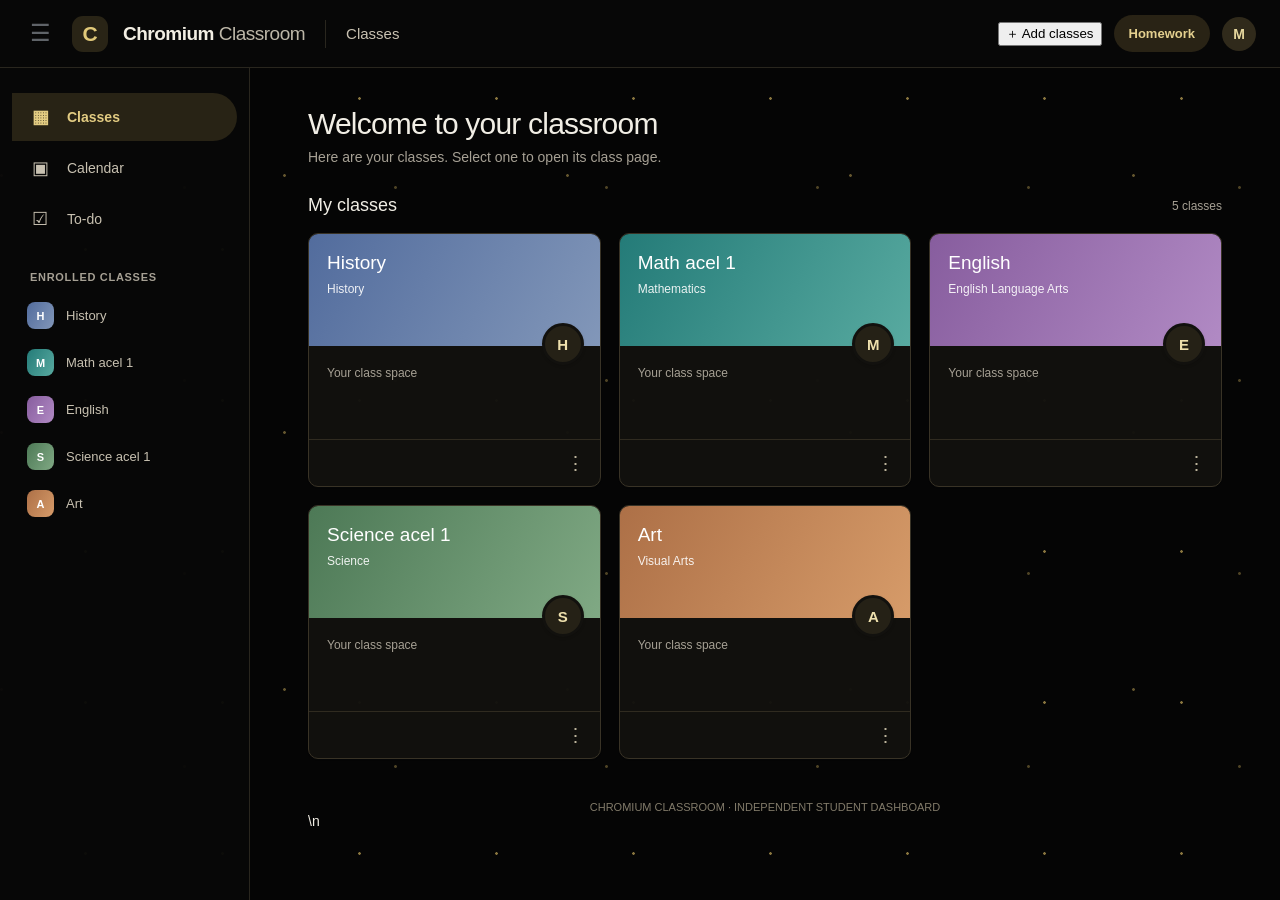
==== commit 44f6797b: "Restore original inline website design and scripts" ====
--- a/index.html
+++ b/index.html
@@ -23,8 +23,7 @@
 .brand{color:#bdb7a8!important}.brand b{color:#f2eee3!important}.brand-icon{background:#292416!important;color:#e0c879!important}
 .page-name,.nav,.side-class{color:#c8c1b1!important}.nav.active{background:#282315!important;color:#e3cc82!important}
 .nav-section,.teacher,.count,.welcome p,.section-title span{color:#a6a094!important}
-.chrome{background:#292315!important;color:#e4d08f!important}
-.add-class{border:1px solid #51452a;background:#17150f;color:#d9c27b;padding:10px 14px;border-radius:22px;font-weight:600;font-size:13px;cursor:pointer}.add-class:hover{background:#292315}
+.chrome{background:#292315!important;color:#e4d08f!important}\n.add-class{border:1px solid #51452a;background:#17150f;color:#d9c27b;padding:10px 14px;border-radius:22px;font-weight:600;font-size:13px;cursor:pointer}.add-class:hover{background:#292315}
 .avatar{background:#302a1b!important;color:#e6d79e!important}
 .class-card{background:rgba(18,17,14,.97)!important;border-color:#393326!important;color:#f0ebdf!important}
 .card-body{background:transparent!important}.card-foot{border-color:#302b20!important;color:#bdb49c!important}
@@ -80,8 +79,7 @@
 <div class="footer">CHROMIUM CLASSROOM · INDEPENDENT STUDENT DASHBOARD</div>
 </section>
 <section class="detail" id="class-detail"><div class="detail-banner" id="detail-banner"><h2 id="detail-title">Class</h2><p>Class stream</p></div><div class="detail-content"><button class="back" id="back-button">← All classes</button><div class="announcement"><b>Welcome to this class</b><br>This is your class space. You can use it to keep class notes and organize your learning.</div></div></section>
-<section class="detail" id="other-view"><div class="detail-content"><h2 id="other-title">Calendar</h2><p id="other-copy">Your classroom section.</p><button class="back" id="other-back">← Back to classes</button></div></section>
-<section class="detail" id="add-class-view"><div class="detail-content"><h2>Add a class</h2><p>Enter a class code to continue.</p><form id="demo-class-form"><label for="demo-code">Class code</label><div style="display:flex;gap:10px;flex-wrap:wrap;margin:10px 0 14px"><input id="demo-code" name="code" required maxlength="24" placeholder="Enter class code" style="background:#17150f;border:1px solid #51452a;border-radius:8px;padding:12px;color:#f1eee5;min-width:180px;flex:1"><button class="add-class" type="submit">Submit code</button></div></form><button class="back" id="add-class-back">← Back to classes</button></div></section>
+<section class="detail" id="other-view"><div class="detail-content"><h2 id="other-title">Calendar</h2><p id="other-copy">Your classroom section.</p><button class="back" id="other-back">← Back to classes</button></div></section>\n<section class="detail" id="add-class-view"><div class="detail-content"><h2>Add a class</h2><p>Enter a class code to continue.</p><form id="demo-class-form"><label for="demo-code">Class code</label><div style="display:flex;gap:10px;flex-wrap:wrap;margin:10px 0 14px"><input id="demo-code" name="code" required maxlength="24" placeholder="Enter class code" style="background:#17150f;border:1px solid #51452a;border-radius:8px;padding:12px;color:#f1eee5;min-width:180px;flex:1"><button class="add-class" type="submit">Submit code</button></div></form><button class="back" id="add-class-back">← Back to classes</button></div></section>
 </main>
 </div>
 <script>
@@ -92,6 +90,5 @@
 cards.forEach(card=>card.addEventListener('click',()=>openClass(card.dataset.class)));
 document.querySelector('#back-button').addEventListener('click',showClasses);document.querySelector('#other-back').addEventListener('click',showClasses);document.querySelector('#add-class-back').addEventListener('click',showClasses);document.querySelector('#add-class-button').addEventListener('click',()=>{classesView.style.display='none';detail.classList.remove('show');other.classList.remove('show');addClassView.classList.add('show');document.querySelector('#page-name').textContent='Add classes';document.querySelector('#demo-code').focus();});document.querySelector('#demo-class-form').addEventListener('submit',e=>{e.preventDefault();const code=document.querySelector('#demo-code').value.trim();document.querySelector('#demo-code-result')?.remove();});
 document.querySelectorAll('.nav').forEach(link=>link.addEventListener('click',e=>{e.preventDefault();const view=link.dataset.view;if(view==='classes'){showClasses();return;}classesView.style.display='none';detail.classList.remove('show');other.classList.add('show');document.querySelector('#page-name').textContent=link.textContent.trim();document.querySelector('#other-title').textContent=link.textContent.trim();document.querySelector('#other-copy').textContent=view==='calendar'?'Your calendar section is ready for upcoming class dates.':'Your to-do section is ready for assignments you want to track.';document.querySelectorAll('.nav').forEach(n=>n.classList.toggle('active',n===link));}));
-
 </script>
 </body></html>
